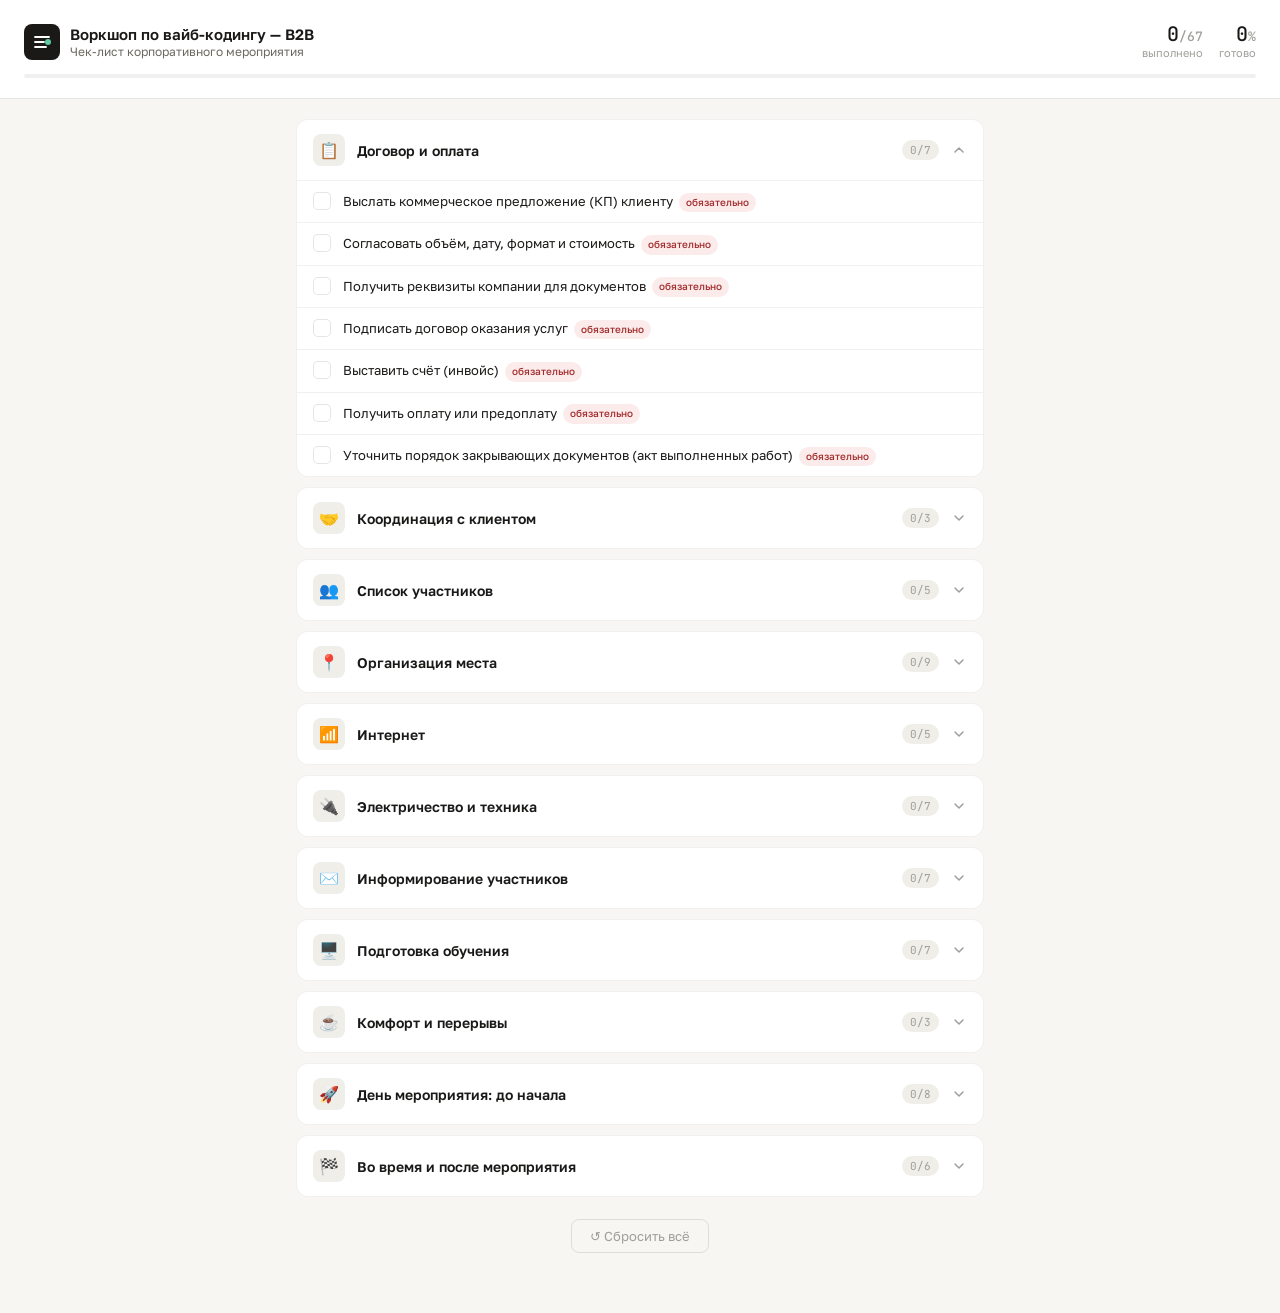
==== checklist-halyk.html @ f2c9c10d "Rename B2B checklist to Halyk" ====
<!DOCTYPE html>
<html lang="ru">
<head>
<meta charset="UTF-8">
<meta name="viewport" content="width=device-width, initial-scale=1.0">
<title>Чек-лист воркшопа по вайб-кодингу (B2B)</title>
<link rel="preconnect" href="https://fonts.googleapis.com">
<link href="https://fonts.googleapis.com/css2?family=Golos+Text:wght@400;500;600&family=JetBrains+Mono:wght@400;500&display=swap" rel="stylesheet">
<style>
  *, *::before, *::after { box-sizing: border-box; margin: 0; padding: 0; }

  :root {
    --bg: #F7F6F2;
    --surface: #FFFFFF;
    --surface2: #F0EEE9;
    --border: rgba(0,0,0,0.1);
    --border2: rgba(0,0,0,0.06);
    --text: #1A1917;
    --text2: #6B6860;
    --text3: #A09E99;
    --accent: #1D9E75;
    --accent-bg: #E1F5EE;
    --accent-text: #0F6E56;
    --red-bg: #FCEBEB;
    --red-text: #A32D2D;
    --amber: #EF9F27;
  }

  @media (prefers-color-scheme: dark) {
    :root {
      --bg: #141412;
      --surface: #1E1D1B;
      --surface2: #272624;
      --border: rgba(255,255,255,0.1);
      --border2: rgba(255,255,255,0.06);
      --text: #F0EEE9;
      --text2: #9E9C97;
      --text3: #6B6860;
      --accent: #5DCAA5;
      --accent-bg: #04342C;
      --accent-text: #9FE1CB;
      --red-bg: #501313;
      --red-text: #F09595;
    }
  }

  body {
    font-family: 'Golos Text', sans-serif;
    background: var(--bg);
    color: var(--text);
    min-height: 100vh;
    padding: 0;
  }

  .page-header {
    background: var(--surface);
    border-bottom: 1px solid var(--border);
    padding: 24px 24px 20px;
    position: sticky;
    top: 0;
    z-index: 100;
  }

  .header-top {
    display: flex;
    align-items: flex-start;
    justify-content: space-between;
    gap: 16px;
    margin-bottom: 14px;
  }

  .brand {
    display: flex;
    align-items: center;
    gap: 10px;
  }

  .logo {
    width: 36px;
    height: 36px;
    background: var(--text);
    border-radius: 8px;
    display: flex;
    align-items: center;
    justify-content: center;
    flex-shrink: 0;
  }

  .logo svg { display: block; }

  .brand-text h1 {
    font-size: 15px;
    font-weight: 600;
    color: var(--text);
    line-height: 1.2;
  }

  .brand-text p {
    font-size: 12px;
    color: var(--text2);
    margin-top: 1px;
  }

  .stats {
    display: flex;
    gap: 16px;
    align-items: center;
    flex-shrink: 0;
  }

  .stat {
    text-align: right;
  }

  .stat-num {
    font-family: 'JetBrains Mono', monospace;
    font-size: 20px;
    font-weight: 500;
    color: var(--text);
    line-height: 1;
  }

  .stat-num span {
    font-size: 13px;
    color: var(--text3);
  }

  .stat-label {
    font-size: 11px;
    color: var(--text3);
    margin-top: 2px;
  }

  .progress-track {
    height: 4px;
    background: var(--border2);
    border-radius: 99px;
    overflow: hidden;
  }

  .progress-fill {
    height: 100%;
    background: var(--accent);
    border-radius: 99px;
    transition: width 0.4s cubic-bezier(0.4, 0, 0.2, 1);
    width: 0%;
  }

  .main {
    max-width: 720px;
    margin: 0 auto;
    padding: 20px 16px 60px;
  }

  .section {
    background: var(--surface);
    border: 1px solid var(--border2);
    border-radius: 12px;
    margin-bottom: 10px;
    overflow: hidden;
    transition: border-color 0.2s;
  }

  .section:hover { border-color: var(--border); }

  .section-header {
    display: flex;
    align-items: center;
    gap: 12px;
    padding: 14px 16px;
    cursor: pointer;
    user-select: none;
    -webkit-tap-highlight-color: transparent;
  }

  .section-icon {
    width: 32px;
    height: 32px;
    border-radius: 8px;
    background: var(--surface2);
    display: flex;
    align-items: center;
    justify-content: center;
    flex-shrink: 0;
    font-size: 16px;
  }

  .section-title {
    flex: 1;
    font-size: 14px;
    font-weight: 600;
    color: var(--text);
  }

  .section-badge {
    font-family: 'JetBrains Mono', monospace;
    font-size: 11px;
    color: var(--text3);
    background: var(--surface2);
    padding: 3px 8px;
    border-radius: 99px;
    transition: background 0.2s, color 0.2s;
  }

  .section-badge.done {
    background: var(--accent-bg);
    color: var(--accent-text);
  }

  .chevron {
    width: 16px;
    height: 16px;
    color: var(--text3);
    transition: transform 0.25s;
    flex-shrink: 0;
  }

  .chevron.open { transform: rotate(180deg); }

  .section-body {
    display: none;
    border-top: 1px solid var(--border2);
  }

  .section-body.open { display: block; }

  .item {
    display: flex;
    align-items: flex-start;
    gap: 12px;
    padding: 10px 16px;
    cursor: pointer;
    transition: background 0.15s;
    -webkit-tap-highlight-color: transparent;
  }

  .item:not(:last-child) { border-bottom: 1px solid var(--border2); }
  .item:hover { background: var(--surface2); }
  .item:active { background: var(--border2); }

  .cb {
    width: 18px;
    height: 18px;
    border: 1.5px solid var(--border);
    border-radius: 5px;
    flex-shrink: 0;
    margin-top: 1px;
    display: flex;
    align-items: center;
    justify-content: center;
    transition: background 0.15s, border-color 0.15s;
    background: var(--surface);
  }

  .cb.checked {
    background: var(--accent);
    border-color: var(--accent);
  }

  .cb.checked::after {
    content: '';
    display: block;
    width: 4px;
    height: 8px;
    border: 2px solid white;
    border-top: none;
    border-left: none;
    transform: rotate(45deg) translateY(-1px);
  }

  .item-text {
    flex: 1;
    font-size: 13px;
    color: var(--text);
    line-height: 1.55;
    transition: color 0.15s;
  }

  .item-text.done {
    text-decoration: line-through;
    color: var(--text3);
  }

  .tag {
    display: inline-block;
    font-size: 10px;
    font-weight: 500;
    padding: 2px 7px;
    border-radius: 99px;
    margin-left: 6px;
    vertical-align: middle;
    white-space: nowrap;
  }

  .tag-must { background: var(--red-bg); color: var(--red-text); }
  .tag-tip { background: var(--accent-bg); color: var(--accent-text); }

  .footer {
    text-align: center;
    padding: 12px 0 0;
  }

  .reset-btn {
    font-family: 'Golos Text', sans-serif;
    font-size: 13px;
    color: var(--text3);
    background: none;
    border: 1px solid var(--border);
    border-radius: 8px;
    padding: 8px 18px;
    cursor: pointer;
    transition: color 0.15s, border-color 0.15s, background 0.15s;
  }

  .reset-btn:hover {
    color: var(--text2);
    border-color: var(--border);
    background: var(--surface2);
  }

  .confetti-wrap {
    position: fixed;
    top: 0; left: 0; right: 0;
    pointer-events: none;
    z-index: 999;
    overflow: hidden;
    height: 100vh;
  }

  @keyframes fall {
    0% { transform: translateY(-20px) rotate(0deg); opacity: 1; }
    100% { transform: translateY(100vh) rotate(720deg); opacity: 0; }
  }

  .confetti-piece {
    position: absolute;
    width: 8px;
    height: 8px;
    border-radius: 2px;
    animation: fall linear forwards;
  }

  @media (max-width: 480px) {
    .page-header { padding: 16px 16px 14px; }
    .stats { gap: 12px; }
    .stat-num { font-size: 17px; }
  }
</style>
</head>
<body>

<div class="page-header">
  <div class="header-top">
    <div class="brand">
      <div class="logo">
        <svg width="20" height="20" viewBox="0 0 20 20" fill="none">
          <path d="M3 5h14M3 10h9M3 15h11" stroke="white" stroke-width="1.8" stroke-linecap="round"/>
          <circle cx="16" cy="10" r="3" fill="#5DCAA5"/>
        </svg>
      </div>
      <div class="brand-text">
        <h1>Воркшоп по вайб-кодингу — B2B</h1>
        <p>Чек-лист корпоративного мероприятия</p>
      </div>
    </div>
    <div class="stats">
      <div class="stat">
        <div class="stat-num" id="stat-done">0<span>/0</span></div>
        <div class="stat-label">выполнено</div>
      </div>
      <div class="stat">
        <div class="stat-num" id="stat-pct">0<span>%</span></div>
        <div class="stat-label">готово</div>
      </div>
    </div>
  </div>
  <div class="progress-track">
    <div class="progress-fill" id="prog"></div>
  </div>
</div>

<div class="main" id="main"></div>
<div class="confetti-wrap" id="confetti"></div>

<script>
const SECTIONS = [
  { icon: "📋", title: "Договор и оплата", items: [
    { t: "Выслать коммерческое предложение (КП) клиенту", must: true },
    { t: "Согласовать объём, дату, формат и стоимость", must: true },
    { t: "Получить реквизиты компании для документов", must: true },
    { t: "Подписать договор оказания услуг", must: true },
    { t: "Выставить счёт (инвойс)", must: true },
    { t: "Получить оплату или предоплату", must: true },
    { t: "Уточнить порядок закрывающих документов (акт выполненных работ)", must: true },
  ]},
  { icon: "🤝", title: "Координация с клиентом", items: [
    { t: "Назначить контактное лицо со стороны клиента (HR или тим-лид)", must: true },
    { t: "Создать рабочий чат с контактным лицом", must: true },
    { t: "Уточнить состав и количество участников", must: true },
  ]},
  { icon: "👥", title: "Список участников", items: [
    { t: "Получить финальный список участников от HR / контактного лица", must: true },
    { t: "Зафиксировать количество — не позднее чем за 3 дня до события", must: true },
    { t: "Уточнить имена для бейджей или приветствия", tip: true },
    { t: "Назначить ответственного за регистрацию на входе", must: true },
    { t: "Предусмотреть действие при незарегистрированном участнике" },
  ]},
  { icon: "📍", title: "Организация места", items: [
    { t: "Уточнить формат: у клиента (offsite) или у вас (onsite)", must: true },
    { t: "Если у клиента: согласовать доступ, пропускной режим и парковку для команды", must: true },
    { t: "Если у вас: забронировать подходящее помещение", must: true },
    { t: "Проверить вместимость — не менее N мест + зона тренера", must: true },
    { t: "Уточнить время доступа: заезд до начала, выезд после", must: true },
    { t: "Узнать правила места (шум, еда, парковка)" },
    { t: "Проверить наличие туалета, гардероба" },
    { t: "Подготовить навигацию — геолинк участникам", must: true },
    { t: "Запасной вариант площадки на случай форс-мажора", tip: true },
  ]},
  { icon: "📶", title: "Интернет", items: [
    { t: "Проверить Wi-Fi в помещении: скорость и стабильность", must: true },
    { t: "Получить пароль от Wi-Fi и проверить на нескольких устройствах", must: true },
    { t: "Подготовить мобильный роутер / резервную точку доступа", must: true },
    { t: "Убедиться, что канала хватает на всех участников одновременно", must: true },
    { t: "Проверить доступ к нужным сервисам (не заблокированы ли корпоративным файерволом)" },
  ]},
  { icon: "🔌", title: "Электричество и техника", items: [
    { t: "Проверить количество и расположение розеток", must: true },
    { t: "Взять удлинители и сетевые фильтры (минимум 2 шт.)", must: true },
    { t: "Проверить проектор / экран / телевизор", must: true },
    { t: "Взять запасные кабели HDMI, USB-C, переходники", must: true },
    { t: "Зарядить все устройства команды накануне", must: true },
    { t: "Взять запасные зарядные устройства и павербанки", tip: true },
    { t: "Проверить работу аудио (колонка, микрофон при нужде)" },
  ]},
  { icon: "✉️", title: "Информирование участников", items: [
    { t: "Согласовать с HR способ передачи информации участникам", must: true },
    { t: "Отправить программу и инструкции за 3 дня до события", must: true },
    { t: "Напомнить за 1 день: что взять с собой (ноутбук, ЗУ)", must: true },
    { t: "Напомнить в день события за 2–3 часа", must: true },
    { t: "Указать, что нужен ноутбук и зарядник", must: true },
    { t: "Отправить геолинк / схему проезда и информацию о парковке", must: true },
    { t: "Создать общий чат участников (Telegram / WhatsApp)", tip: true },
  ]},
  { icon: "🖥️", title: "Подготовка обучения", items: [
    { t: "Подготовить рабочую среду для участников", must: true },
    { t: "Прогнать программу по времени (с буфером 15–20 мин)", must: true },
    { t: "Подготовить слайды / демо / примеры кода", must: true },
    { t: "Проверить все ссылки и сервисы накануне", must: true },
    { t: "Подготовить раздаточные материалы (PDF, Notion, ссылки)" },
    { t: "Распределить роли в команде: кто ведёт, кто помогает", must: true },
    { t: "Подготовить резервный план при технических проблемах", tip: true },
  ]},
  { icon: "☕", title: "Комфорт и перерывы", items: [
    { t: "Организовать воду для участников", must: true },
    { t: "Запланировать перерыв 10–15 мин в середине (3 часа = 1 брейк)", must: true },
    { t: "Предупредить о кафе / столовой рядом при необходимости" },
  ]},
  { icon: "🚀", title: "День мероприятия: до начала", items: [
    { t: "Приехать минимум за 40–60 минут до старта", must: true },
    { t: "Пройти пропускной режим заранее, если нужно", must: true },
    { t: "Расставить столы, стулья, проверить обзорность", must: true },
    { t: "Подключить и протестировать проектор / экран", must: true },
    { t: "Проверить Wi-Fi и розетки ещё раз", must: true },
    { t: "Разложить раздатку, бейджи, ручки" },
    { t: "Выставить регистрационный стол у входа", must: true },
    { t: "Убедиться, что у всей команды есть роли и инструкции", must: true },
  ]},
  { icon: "🏁", title: "Во время и после мероприятия", items: [
    { t: "Отмечать участников по списку на входе", must: true },
    { t: "Фотографировать / снимать контент (с учётом NDA)" },
    { t: "Отправить follow-up контактному лицу (ссылки, итоги)", must: true },
    { t: "Подготовить и отправить итоговый отчёт клиенту", must: true },
    { t: "Выставить закрывающие документы (акт выполненных работ)", must: true },
    { t: "Провести разбор с командой — что улучшить", tip: true },
  ]},
];

const KEY = 'vibe_b2b_cl_v1';
let state = {};

function save() { try { localStorage.setItem(KEY, JSON.stringify(state)); } catch(e){} }
function load() { try { const d = localStorage.getItem(KEY); if (d) state = JSON.parse(d); } catch(e){} }

function totals() {
  let total = 0, done = 0;
  SECTIONS.forEach((s, si) => s.items.forEach((_, ii) => { total++; if (state[si+'-'+ii]) done++; }));
  return { total, done };
}

function updateProgress() {
  const { total, done } = totals();
  const pct = total ? Math.round(done / total * 100) : 0;
  document.getElementById('prog').style.width = pct + '%';
  document.getElementById('stat-done').innerHTML = done + '<span>/' + total + '</span>';
  document.getElementById('stat-pct').innerHTML = pct + '<span>%</span>';
  SECTIONS.forEach((s, si) => {
    let sdone = 0;
    s.items.forEach((_, ii) => { if (state[si+'-'+ii]) sdone++; });
    const badge = document.getElementById('badge-' + si);
    if (badge) {
      badge.textContent = sdone + '/' + s.items.length;
      badge.className = 'section-badge' + (sdone === s.items.length ? ' done' : '');
    }
  });
  if (done === total && total > 0) celebrate();
}

function celebrate() {
  const wrap = document.getElementById('confetti');
  wrap.innerHTML = '';
  const colors = ['#1D9E75','#EF9F27','#7F77DD','#D85A30','#378ADD','#D4537E'];
  for (let i = 0; i < 60; i++) {
    const p = document.createElement('div');
    p.className = 'confetti-piece';
    p.style.cssText = `left:${Math.random()*100}%;background:${colors[i%colors.length]};animation-duration:${1.2+Math.random()*1.2}s;animation-delay:${Math.random()*0.6}s;border-radius:${Math.random()>0.5?'50%':'2px'}`;
    wrap.appendChild(p);
    setTimeout(() => p.remove(), 3000);
  }
}

function toggle(si, ii) {
  const k = si+'-'+ii;
  state[k] = !state[k];
  const cb = document.getElementById('cb-'+k);
  const lbl = document.getElementById('lbl-'+k);
  if (state[k]) { cb.classList.add('checked'); lbl.classList.add('done'); }
  else { cb.classList.remove('checked'); lbl.classList.remove('done'); }
  save();
  updateProgress();
}

function toggleSection(si) {
  const body = document.getElementById('body-'+si);
  const chev = document.getElementById('chev-'+si);
  const open = body.classList.toggle('open');
  chev.classList.toggle('open', open);
}

function render() {
  load();
  const main = document.getElementById('main');
  SECTIONS.forEach((s, si) => {
    const sec = document.createElement('div');
    sec.className = 'section';

    sec.innerHTML = `<div class="section-header" onclick="toggleSection(${si})">
      <div class="section-icon">${s.icon}</div>
      <div class="section-title">${s.title}</div>
      <span class="section-badge" id="badge-${si}">0/${s.items.length}</span>
      <svg class="chevron" id="chev-${si}" viewBox="0 0 16 16" fill="none"><path d="M4 6l4 4 4-4" stroke="currentColor" stroke-width="1.5" stroke-linecap="round" stroke-linejoin="round"/></svg>
    </div>
    <div class="section-body${si === 0 ? ' open' : ''}" id="body-${si}">
      ${s.items.map((item, ii) => {
        const k = si+'-'+ii;
        const chk = !!state[k];
        const tag = item.must ? '<span class="tag tag-must">обязательно</span>' : (item.tip ? '<span class="tag tag-tip">совет</span>' : '');
        return `<div class="item" onclick="toggle(${si},${ii})">
          <div class="cb${chk?' checked':''}" id="cb-${k}"></div>
          <span class="item-text${chk?' done':''}" id="lbl-${k}">${item.t}${tag}</span>
        </div>`;
      }).join('')}
    </div>`;

    main.appendChild(sec);
  });

  if (document.getElementById('chev-0')) {
    document.getElementById('chev-0').classList.add('open');
  }

  main.insertAdjacentHTML('beforeend', `<div class="footer"><button class="reset-btn" onclick="resetAll()">↺ Сбросить всё</button></div>`);
  updateProgress();
}

function resetAll() {
  if (!confirm('Сбросить все отметки?')) return;
  state = {};
  document.querySelectorAll('.cb').forEach(el => el.classList.remove('checked'));
  document.querySelectorAll('.item-text').forEach(el => el.classList.remove('done'));
  save();
  updateProgress();
}

render();
</script>
</body>
</html>
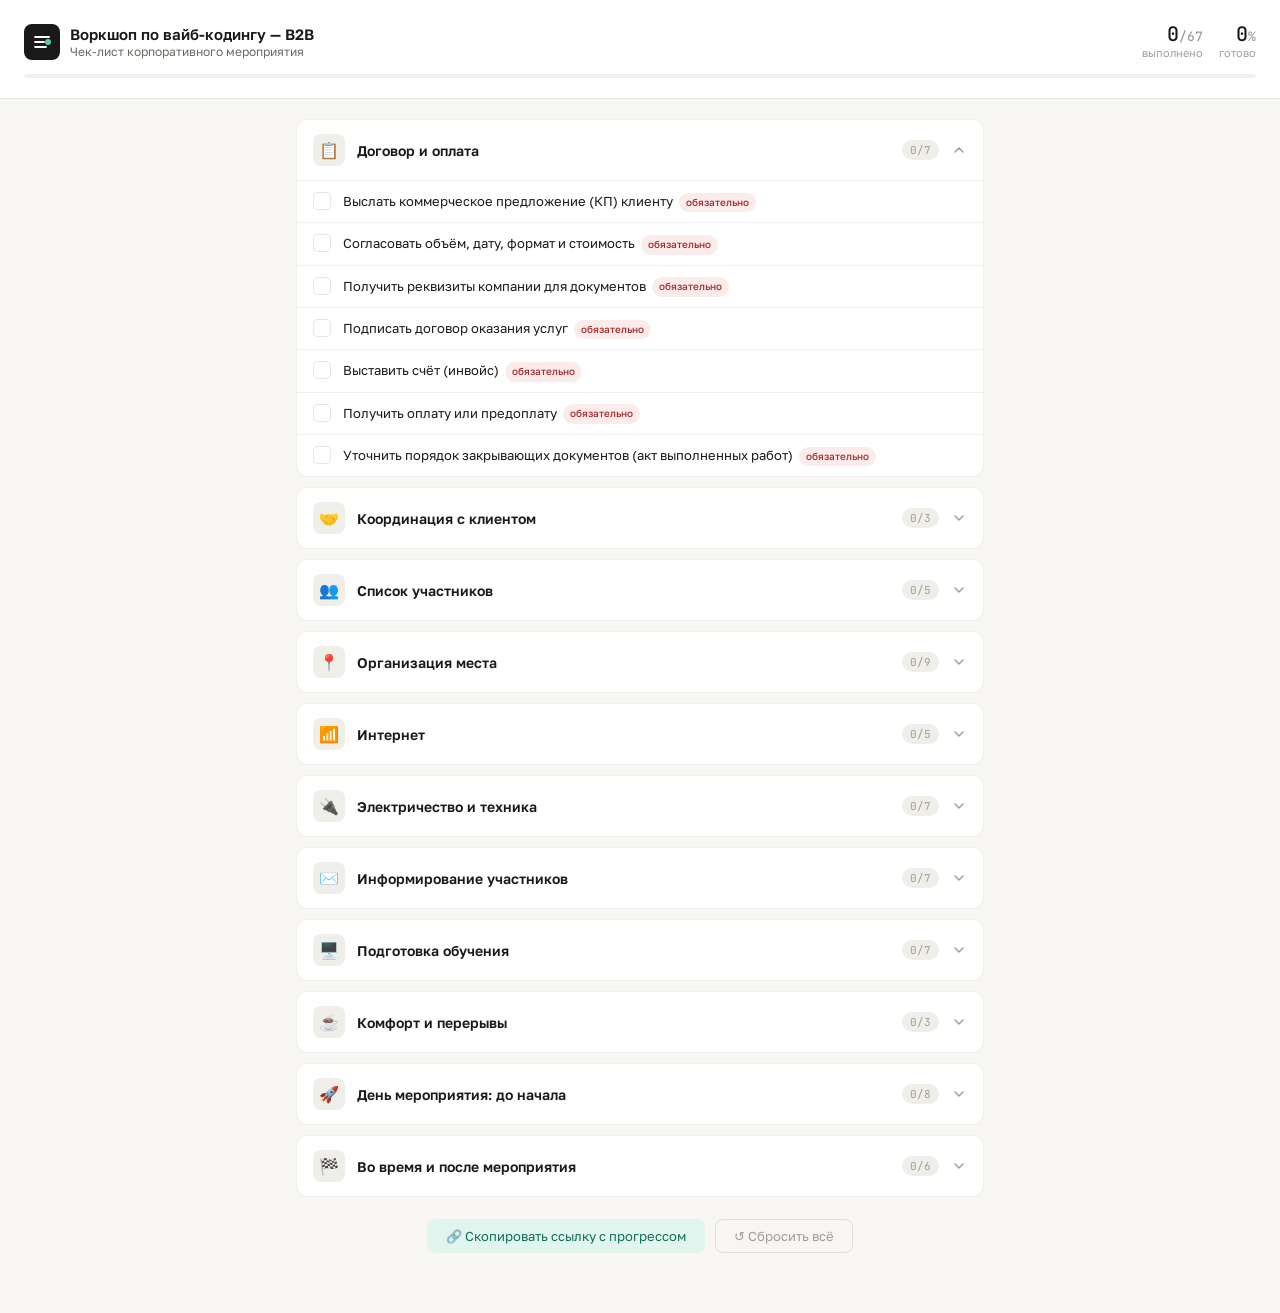
==== commit 1aaf219b: "Add share link with progress to Halyk checklist" ====
--- a/checklist-halyk.html
+++ b/checklist-halyk.html
@@ -300,10 +300,16 @@
     padding: 12px 0 0;
   }
 
-  .reset-btn {
+  .footer-btns {
+    display: flex;
+    gap: 10px;
+    justify-content: center;
+    flex-wrap: wrap;
+  }
+
+  .reset-btn, .share-btn {
     font-family: 'Golos Text', sans-serif;
     font-size: 13px;
-    color: var(--text3);
     background: none;
     border: 1px solid var(--border);
     border-radius: 8px;
@@ -312,10 +318,25 @@
     transition: color 0.15s, border-color 0.15s, background 0.15s;
   }
 
+  .reset-btn {
+    color: var(--text3);
+  }
+
   .reset-btn:hover {
     color: var(--text2);
-    border-color: var(--border);
     background: var(--surface2);
+  }
+
+  .share-btn {
+    color: var(--accent-text);
+    border-color: var(--accent-bg);
+    background: var(--accent-bg);
+  }
+
+  .share-btn:hover {
+    background: var(--accent);
+    border-color: var(--accent);
+    color: #fff;
   }
 
   .confetti-wrap {
@@ -478,8 +499,38 @@
 const KEY = 'vibe_b2b_cl_v1';
 let state = {};
 
-function save() { try { localStorage.setItem(KEY, JSON.stringify(state)); } catch(e){} }
-function load() { try { const d = localStorage.getItem(KEY); if (d) state = JSON.parse(d); } catch(e){} }
+function save() {
+  try { localStorage.setItem(KEY, JSON.stringify(state)); } catch(e){}
+  // sync to URL hash so shared links reflect current state
+  const encoded = btoa(unescape(encodeURIComponent(JSON.stringify(state))));
+  history.replaceState(null, '', '#' + encoded);
+}
+
+function load() {
+  // prefer URL hash state (shared link) over localStorage
+  try {
+    if (location.hash && location.hash.length > 1) {
+      const decoded = decodeURIComponent(escape(atob(location.hash.slice(1))));
+      state = JSON.parse(decoded);
+      return;
+    }
+  } catch(e){}
+  try { const d = localStorage.getItem(KEY); if (d) state = JSON.parse(d); } catch(e){}
+}
+
+function shareLink() {
+  const url = location.href;
+  if (navigator.clipboard) {
+    navigator.clipboard.writeText(url).then(() => {
+      const btn = document.getElementById('share-btn');
+      const orig = btn.textContent;
+      btn.textContent = '✓ Ссылка скопирована';
+      setTimeout(() => { btn.textContent = orig; }, 2000);
+    });
+  } else {
+    prompt('Скопируйте ссылку:', url);
+  }
+}
 
 function totals() {
   let total = 0, done = 0;
@@ -568,7 +619,7 @@
     document.getElementById('chev-0').classList.add('open');
   }
 
-  main.insertAdjacentHTML('beforeend', `<div class="footer"><button class="reset-btn" onclick="resetAll()">↺ Сбросить всё</button></div>`);
+  main.insertAdjacentHTML('beforeend', `<div class="footer"><div class="footer-btns"><button class="share-btn" id="share-btn" onclick="shareLink()">🔗 Скопировать ссылку с прогрессом</button><button class="reset-btn" onclick="resetAll()">↺ Сбросить всё</button></div></div>`);
   updateProgress();
 }
 
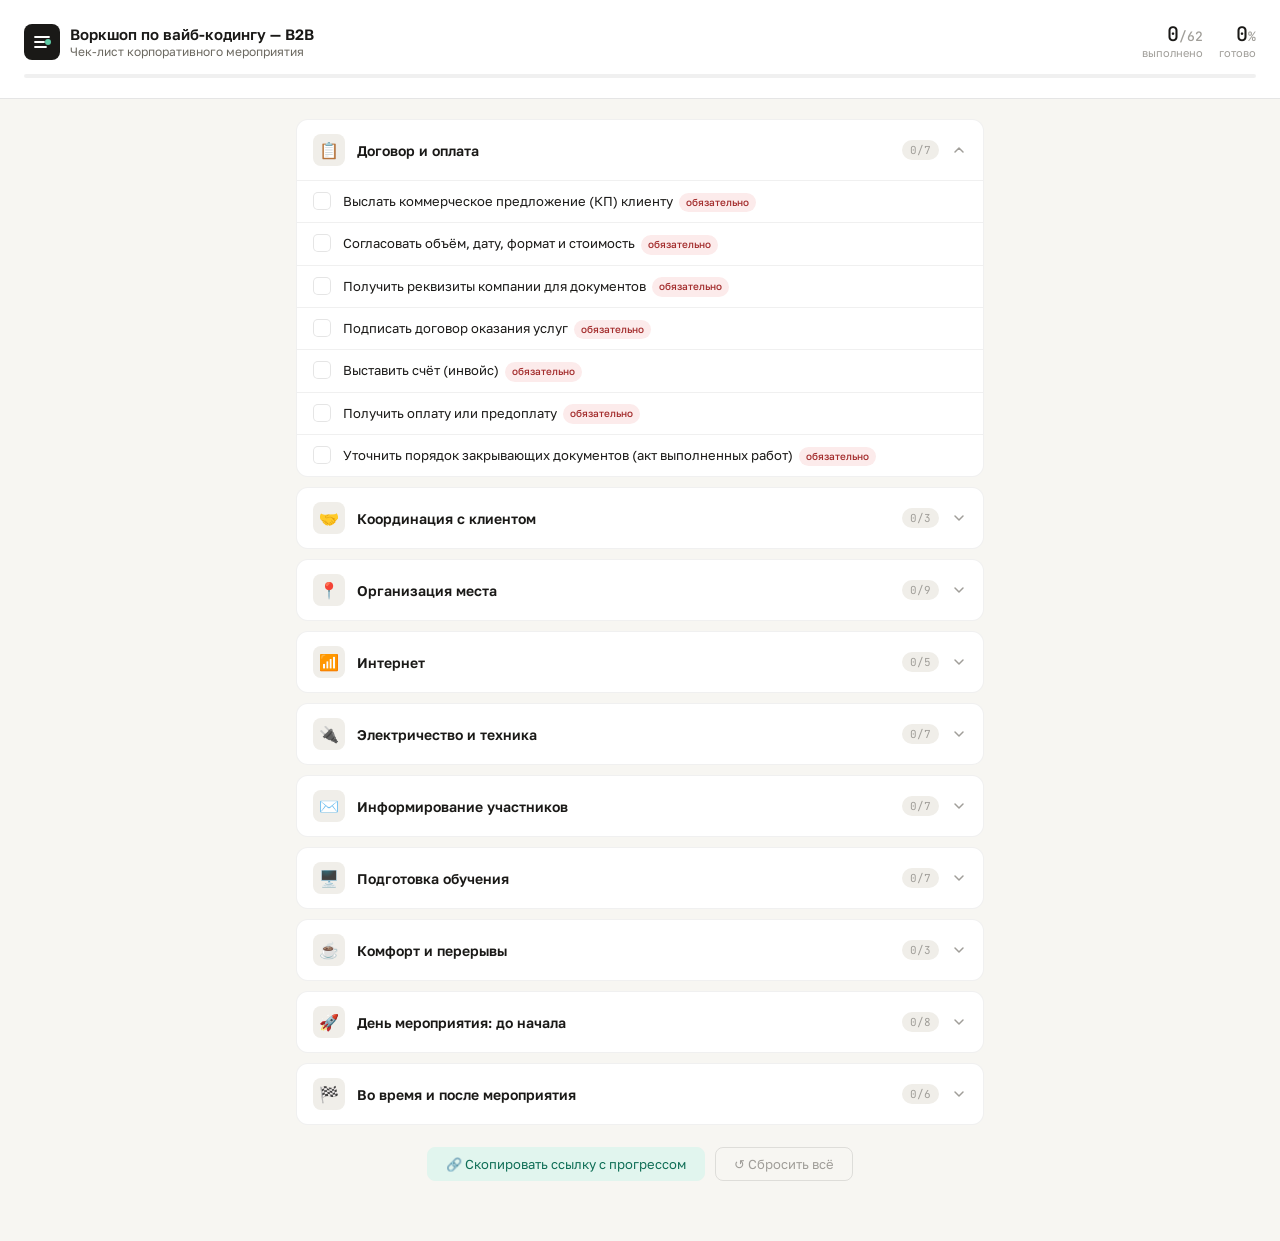
==== commit 9d62fcf4: "Remove participant list section from Halyk checklist" ====
--- a/checklist-halyk.html
+++ b/checklist-halyk.html
@@ -419,13 +419,6 @@
     { t: "Создать рабочий чат с контактным лицом", must: true },
     { t: "Уточнить состав и количество участников", must: true },
   ]},
-  { icon: "👥", title: "Список участников", items: [
-    { t: "Получить финальный список участников от HR / контактного лица", must: true },
-    { t: "Зафиксировать количество — не позднее чем за 3 дня до события", must: true },
-    { t: "Уточнить имена для бейджей или приветствия", tip: true },
-    { t: "Назначить ответственного за регистрацию на входе", must: true },
-    { t: "Предусмотреть действие при незарегистрированном участнике" },
-  ]},
   { icon: "📍", title: "Организация места", items: [
     { t: "Уточнить формат: у клиента (offsite) или у вас (onsite)", must: true },
     { t: "Если у клиента: согласовать доступ, пропускной режим и парковку для команды", must: true },
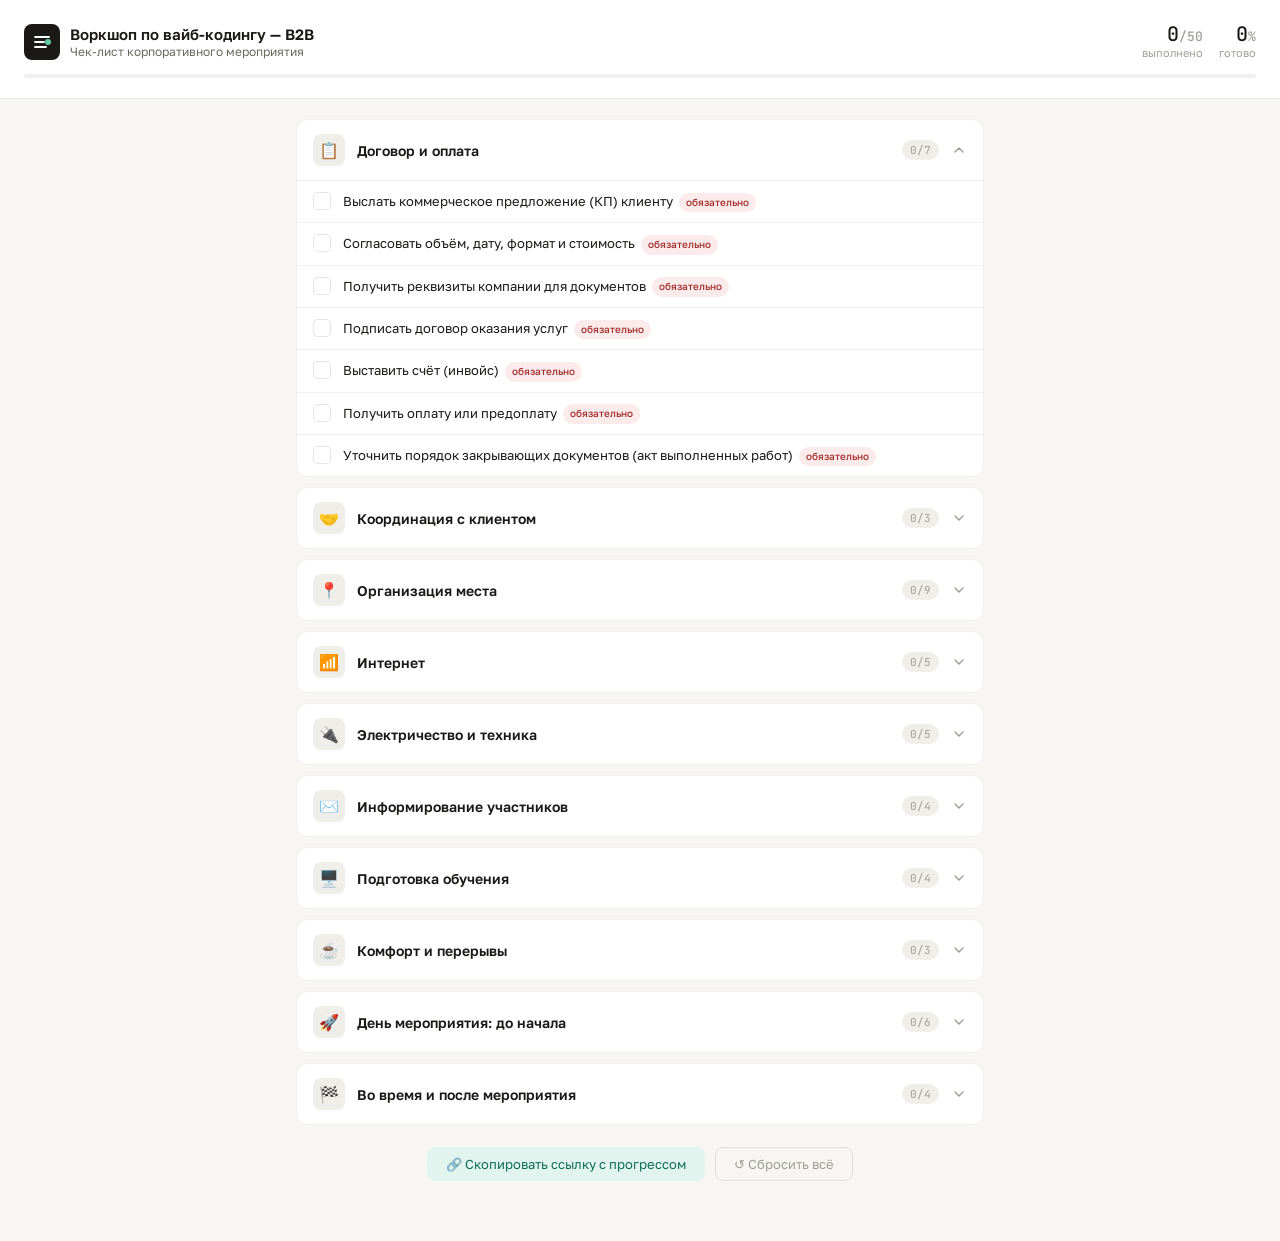
==== commit ffe62b6d: "Remove unnecessary items from Halyk checklist" ====
--- a/checklist-halyk.html
+++ b/checklist-halyk.html
@@ -442,27 +442,19 @@
     { t: "Взять удлинители и сетевые фильтры (минимум 2 шт.)", must: true },
     { t: "Проверить проектор / экран / телевизор", must: true },
     { t: "Взять запасные кабели HDMI, USB-C, переходники", must: true },
-    { t: "Зарядить все устройства команды накануне", must: true },
-    { t: "Взять запасные зарядные устройства и павербанки", tip: true },
     { t: "Проверить работу аудио (колонка, микрофон при нужде)" },
   ]},
   { icon: "✉️", title: "Информирование участников", items: [
     { t: "Согласовать с HR способ передачи информации участникам", must: true },
     { t: "Отправить программу и инструкции за 3 дня до события", must: true },
-    { t: "Напомнить за 1 день: что взять с собой (ноутбук, ЗУ)", must: true },
-    { t: "Напомнить в день события за 2–3 часа", must: true },
     { t: "Указать, что нужен ноутбук и зарядник", must: true },
     { t: "Отправить геолинк / схему проезда и информацию о парковке", must: true },
-    { t: "Создать общий чат участников (Telegram / WhatsApp)", tip: true },
   ]},
   { icon: "🖥️", title: "Подготовка обучения", items: [
     { t: "Подготовить рабочую среду для участников", must: true },
-    { t: "Прогнать программу по времени (с буфером 15–20 мин)", must: true },
     { t: "Подготовить слайды / демо / примеры кода", must: true },
     { t: "Проверить все ссылки и сервисы накануне", must: true },
-    { t: "Подготовить раздаточные материалы (PDF, Notion, ссылки)" },
     { t: "Распределить роли в команде: кто ведёт, кто помогает", must: true },
-    { t: "Подготовить резервный план при технических проблемах", tip: true },
   ]},
   { icon: "☕", title: "Комфорт и перерывы", items: [
     { t: "Организовать воду для участников", must: true },
@@ -475,15 +467,11 @@
     { t: "Расставить столы, стулья, проверить обзорность", must: true },
     { t: "Подключить и протестировать проектор / экран", must: true },
     { t: "Проверить Wi-Fi и розетки ещё раз", must: true },
-    { t: "Разложить раздатку, бейджи, ручки" },
     { t: "Выставить регистрационный стол у входа", must: true },
-    { t: "Убедиться, что у всей команды есть роли и инструкции", must: true },
   ]},
   { icon: "🏁", title: "Во время и после мероприятия", items: [
     { t: "Отмечать участников по списку на входе", must: true },
     { t: "Фотографировать / снимать контент (с учётом NDA)" },
-    { t: "Отправить follow-up контактному лицу (ссылки, итоги)", must: true },
-    { t: "Подготовить и отправить итоговый отчёт клиенту", must: true },
     { t: "Выставить закрывающие документы (акт выполненных работ)", must: true },
     { t: "Провести разбор с командой — что улучшить", tip: true },
   ]},
